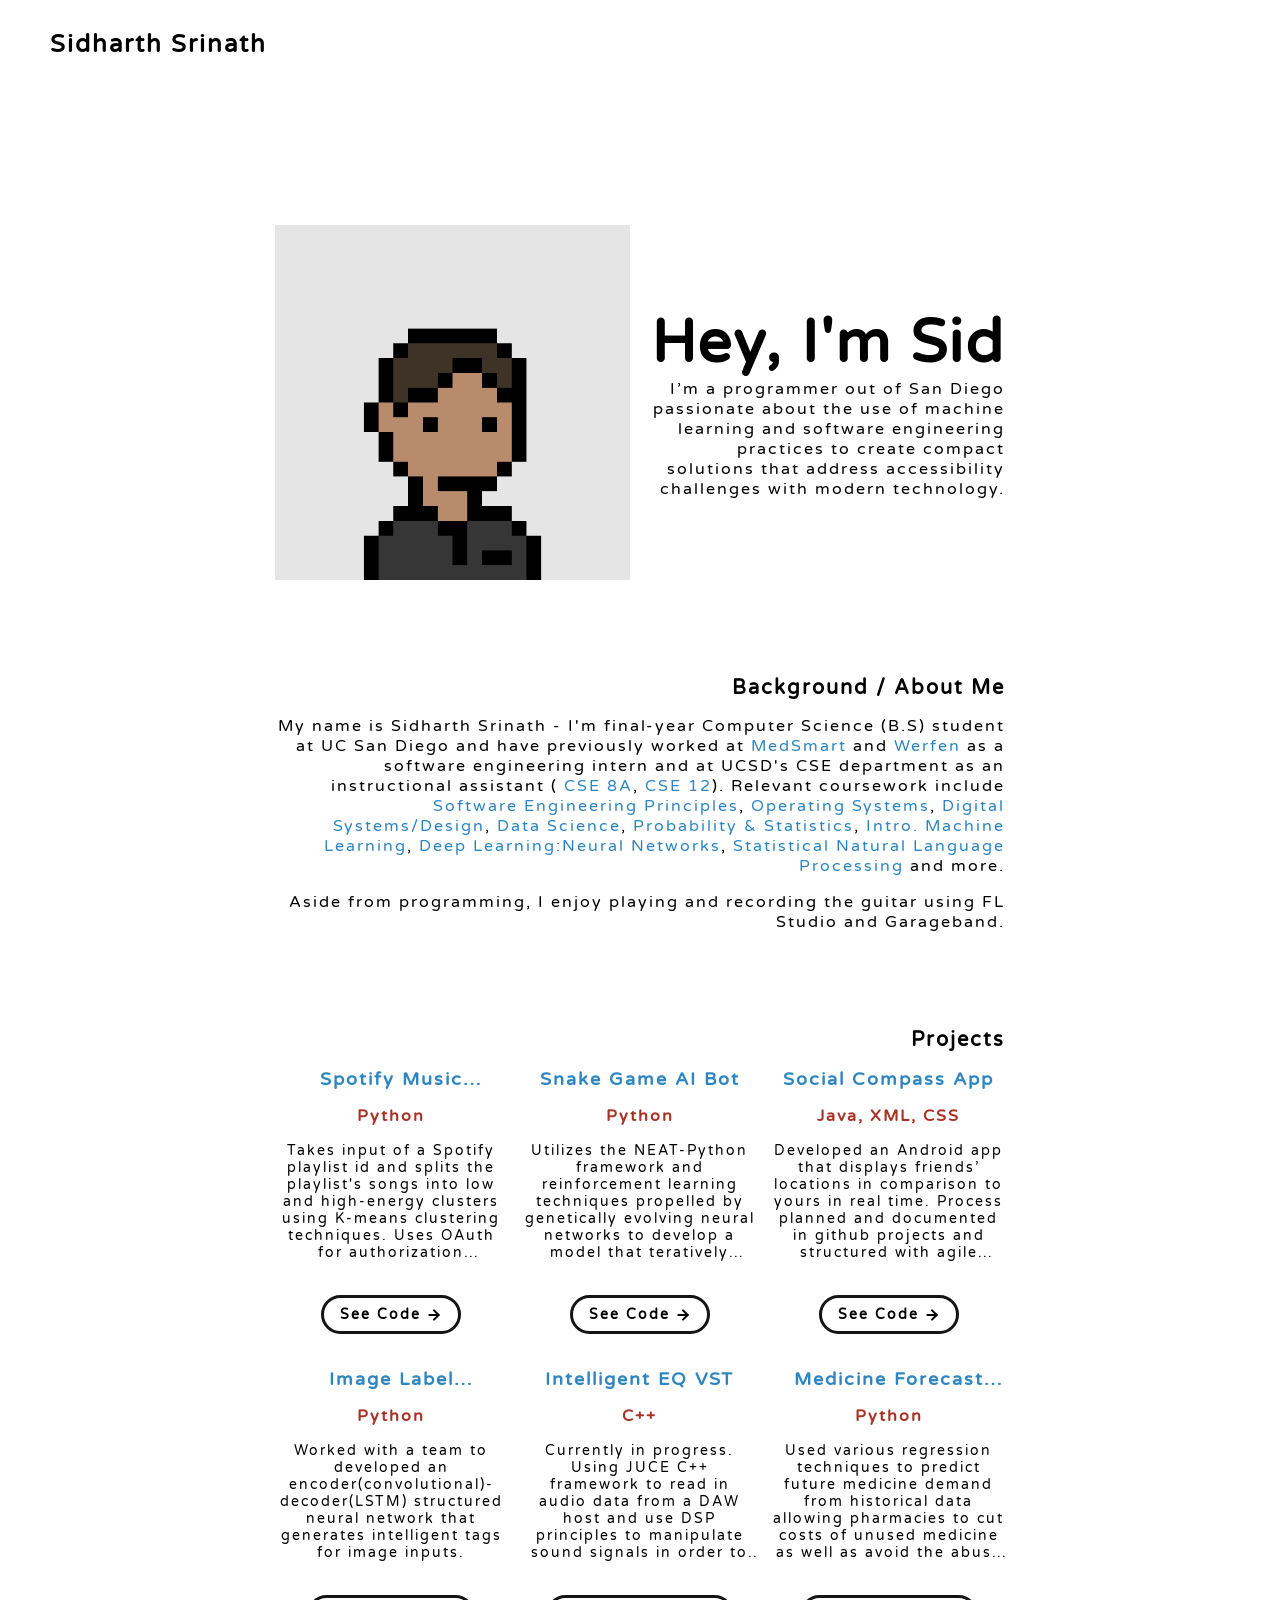
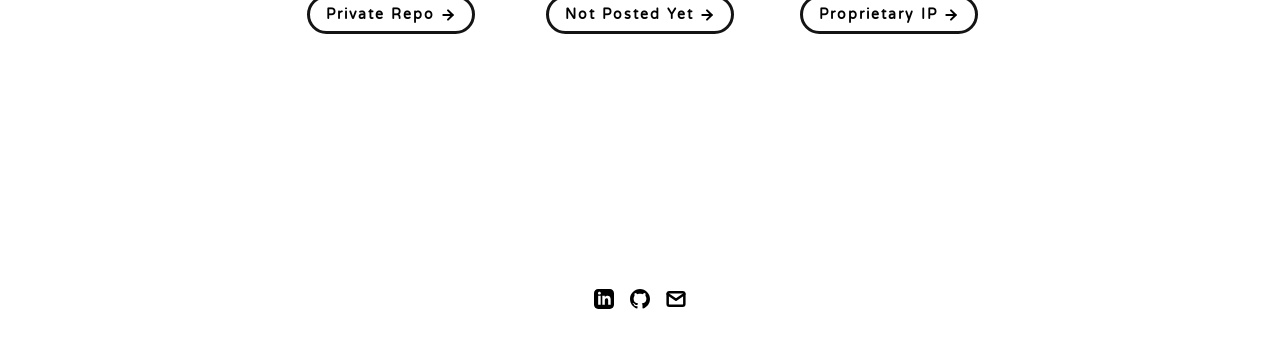
==== index.html @ 2bdeb9a9 "Update index.html" ====
<!DOCTYPE html>
<html lang="en">
	<head>
		<meta charset="utf-8">

    <!-- 
      TODO

      Upload your Unemployable (or whatever photo you like) to the assets/images folder
      and change the name of the image below to match the uploaded one

      Change the title in the <title> tag to whatever you would like the title of your portfolio to be

      This should be the same across all pages.
     -->
    <link rel="icon" href="./assets/images/1311.png" />
		<title>Sidharth Srinath</title>
    <meta name="viewport" content="width=device-width, initial-scale=1" />

    <link rel="stylesheet" href="https://fonts.googleapis.com/css?family=Varela Round">
    <link rel="stylesheet" href="./css/layout.css">
    <link rel="stylesheet" href="./css/typography.css">
    <link rel="stylesheet" href="./css/utilities.css">
    <script defer src="./js/script.js"></script>

	</head>
	<body>
    <!-- NAVBAR -->
    <div class="navbar">
      <a class="nav-title-link" href="./index.html">
        <!-- TODO - Change the "Portfolio Title" to whatever you want displayed in the top left -->
        <span class="nav-title">Sidharth Srinath</span>
         <!-- TODO - Change the email after 'mailto:' to your email address for contact -->
        <!--a class="button"-->
          <!--span class="button-text">Resume</span -->
        </a>
      </a>
    </div>

    <!-- MAIN PAGE CONTENT -->
    <div id="main-content">

      <!-- PORTFOLIO HEADER -->
      <div id="portfolio-header">
        <div id="portfolio-header-image-container">
          <img src="./assets/images/1311.png" class="portfolio-header-image">
        </div>

          <!-- 
            TODO

            - Change the main-title to whatver you want
            - Change the body-text after that to a quick introduction to what you do
            - Edit the button text if you feel like it. It will link to the projects section below.
          -->
        <div id="portfolio-header-text-container">
            <div class="header-text">
              <span class="main-title">Hey, I'm Sid</span>
              <div class="body-text">I’m a programmer out of San Diego passionate about the use of machine learning and software engineering practices to create compact solutions that address accessibility challenges with modern technology.
              </div>
            </div>
        </div>
      </div>

      <!-- ABOUT SECTION -->
      <!-- 
        TODO

        - Change the subheader-text to whatever header you want
        - Add paragraphs using the <div class="body-text"></div> elements in the "about-section-content"
      -->
      <div id="about-section">
        <span class="subheader-text">Background / About Me</span>
        <div class="about-section-content">
          <div class="body-text">My name is Sidharth Srinath - I'm final-year Computer Science (B.S) student at UC San Diego and have previously worked at <a class="inline-link" href="https://www.linkedin.com/company/medsmart-medical-technology/">MedSmart</a> and <a class="inline-link" href="https://www.werfen.com/na/en">Werfen</a> as a software engineering intern and at UCSD's CSE department as an instructional assistant 
            (
                <a class="inline-link" href="https://catalog.ucsd.edu/courses/CSE.html#cse8a">CSE 8A</a>, 
                <a class="inline-link" href="https://catalog.ucsd.edu/courses/CSE.html#cse8a">CSE 12</a>).
          Relevant coursework include 
            <a class="inline-link" href="https://catalog.ucsd.edu/courses/CSE.html#cse110">Software Engineering Principles</a>, 
            <a class="inline-link" href="https://catalog.ucsd.edu/courses/CSE.html#cse120">Operating Systems</a>, 
            <a class="inline-link" href="https://catalog.ucsd.edu/courses/CSE.html#cse140">Digital Systems/Design</a>, 
            <a class="inline-link" href="https://catalog.ucsd.edu/courses/COGS.html#cogs108">Data Science</a>, 
            <a class="inline-link" href="https://catalog.ucsd.edu/courses/MATH.html#math183">Probability & Statistics</a>, 
            <a class="inline-link" href="https://catalog.ucsd.edu/courses/CSE.html#cse151a">Intro. Machine Learning</a>, 
            <a class="inline-link" href="https://catalog.ucsd.edu/courses/CSE.html#cse151b">Deep Learning:Neural Networks</a>, 
            <a class="inline-link" href="https://catalog.ucsd.edu/courses/CSE.html#cse156">Statistical Natural Language Processing</a> and more.</div>
        </div>
        <div class="body-text">Aside from programming, I enjoy playing and recording the guitar using FL Studio and Garageband.</div>
      </div>

      <!-- PROJECTS / MY WORK SECTION -->
      <div id="my-work-section">
        <span class="subheader-text">Projects</span>

        <div class="projects-container">
          
          
        <div class="project-card">
        <!--img src="./assets/images/desktop.jpeg" class="project-image"-->
        <div class="project-card-text-container">
          <div class="subheader-text project-title">Spotify Music Clustering</div>
          <a class="project-title-lang">Python</a>
          <div class="body-text project-card-text">Takes input of a Spotify playlist id
            and splits the playlist's songs into low and high-energy clusters using K-means clustering
            techniques. Uses OAuth for authorization workflow.
          </div>
        </div>
        <a class="button" href="https://github.com/sidharthsrinath/spotipy-working">
          <span class="button-text">See Code</span>
          <image src="./assets/icons/arrow-right.svg" class="right-arrow-icon"/>
        </a>
        </div>
        <div class="project-card">
        <!--img src="./assets/images/code.jpeg" class="project-image"-->
        <div class="project-card-text-container">
          <div class="subheader-text project-title">Snake Game AI Bot</div>
          <div class="project-title-lang">Python</div>
          <div class="body-text project-card-text">
            Utilizes the NEAT-Python
            framework and reinforcement
            learning techniques propelled by
            genetically evolving neural
            networks to develop a model that 
            teratively learns to defeat snake game.
            </div>
        </div>
        <a class="button" href="https://github.com/sidharthsrinath/reinforced_learning_snake_game">
          <span class="button-text">See Code</span>
          <image src="./assets/icons/arrow-right.svg" class="right-arrow-icon"/>
        </a>
        </div>


          <div class="project-card">
            <!--img src="./assets/images/sketchbook.jpeg" class="project-image"-->
            <div class="project-card-text-container">
              <div class="subheader-text project-title">Social Compass App </div>
              <div class="project-title-lang">Java, XML, CSS</div>
              <div class="body-text project-card-text">
                Developed an Android app
                that displays friends’
                locations in comparison to
                yours in real time. Process planned and
                documented in github projects and structured with agile principles</div>
            </div>
            <a class="button" href="https://github.com/sidharthsrinath/cse-110-project-cse-110-team-31">
              <span class="button-text">See Code</span>
              <image src="./assets/icons/arrow-right.svg" class="right-arrow-icon"/>
            </a>
          </div>

          <div class="project-card">
            <!--img src="./assets/images/sketchbook.jpeg" class="project-image"-->
            <div class="project-card-text-container">
              <div class="subheader-text project-title">Image Label Generator</div>
              <div class="project-title-lang">Python</div>
              <div class="body-text project-card-text">Worked with a team to developed an encoder(convolutional)-decoder(LSTM) structured neural network that generates intelligent tags for image inputs.
              </div>
            </div>
            
            <a class="button" href="https://senate.ucsd.edu/operating-procedures/senate-manual/appendices/2#:~:text=No%20student%20shall%20allow%20any,for%20themselves%20by%20another%20person.&text=No%20student%20shall%20plagiarize%20or,it%20as%20their%20own%20work.">
                <span class="button-text">Private Repo</span>
                <image src="./assets/icons/arrow-right.svg" class="right-arrow-icon"/>
              </a>
          </div>
          <div class="project-card">
            <!--img src="./assets/images/sketchbook.jpeg" class="project-image"-->
            <div class="project-card-text-container">
              <div class="subheader-text project-title">Intelligent EQ VST</div>
              <div class="project-title-lang">C++</div>
              <div class="body-text project-card-text">Currently in progress. Using JUCE C++ framework to read in audio data from a DAW host and use DSP principles to manipulate sound signals in order to achieve intelligent equalization effects.
              </div>
            </div>
            
            <a class="button">
                <span class="button-text">Not Posted Yet</span>
                <image src="./assets/icons/arrow-right.svg" class="right-arrow-icon"/>
              </a>
          </div>

          <div class="project-card">
            <!--img src="./assets/images/sketchbook.jpeg" class="project-image"-->
            <div class="project-card-text-container">
              <div class="subheader-text project-title">Medicine Forecast System</div>
              <div class="project-title-lang">Python</div>
              <div class="body-text project-card-text">
                Used various regression techniques to predict future 
                medicine demand from historical data allowing pharmacies to cut costs 
                of unused medicine as well as avoid the abuse of excess medication.
              </div>
            </div>
            
            <a class="button">
                <span class="button-text">Proprietary IP</span>
                <image src="./assets/icons/arrow-right.svg" class="right-arrow-icon"/>
              </a>
          </div>
        </div>
      </div>
    </div>

    <!-- FOOTER -->
    <div id="footer">
       <a class="icon-link" target="_blank" href="https://linkedin.com/in/sidharthsrinath">
        <image src="./assets/icons/linkedin.svg" class="footer-icon"/>
      </a>
      <a class="icon-link" target="_blank" href="https://github.com/sidharthsrinath/">
        <image src="./assets/icons/github.svg" class="footer-icon"/>
      </a>

      <a class="icon-link" target="_blank" href="mailto:ssrinath@ucsd.edu">
        <image src="./assets/icons/mail.svg" class="footer-icon"/>
      </a>
    </div>

	</body>
</html>
---- css/layout.css ----
* {
  box-sizing: border-box;
}

html {
  text-size-adjust: none;
  -webkit-text-size-adjust: none;
  -moz-text-size-adjust: none;
  -ms-text-size-adjust: none;
}

body {
  margin: 0;
  -webkit-font-smoothing: antialiased;
  -moz-osx-font-smoothing: grayscale;
}




/* Main Page Layout */

#main-content {
  margin: 225px 425px;
  display: flex;
  flex-direction: column;
  gap: 96px;
}




/* Portfolio Header */

#portfolio-header {
  display: flex;
  gap: 20px;
  align-items: center;
}

#portfolio-header-image-container {
  display: flex;
  flex-direction: column;
  gap: 10px;
  flex-basis: 50%;
  font-family: sans-serif;
}

.portfolio-header-image {
  width: 100%;
  height: auto;

}

#portfolio-header-text-container {
  display: flex;
  flex-direction: column;
  gap: 34px;
  flex-basis: 50%;
}




/* About Section */

#about-section {
  display: flex;
  flex-direction: column;
  gap: 16px;
}

.about-section-content {
  display: flex;
  flex-direction: column;
  gap: 34px;
}




/* Project Section */

#my-work-section {
  display: flex;
  flex-direction: column;
  gap: 16px;
}

.projects-container {
  display: flex;
  gap: 34px 16px;
  flex-wrap: wrap;
}

    /* Project Cards */

    .project-card {
      max-width: calc((100% - 32px) / 3);
      display: flex;
      flex-direction: column;
      gap: 34px;
    }

    .project-card-text-container {
      flex-direction: column;
      display: flex;
      gap: 16px
    }

    .project-image {
      width: 100%;
      height: 200px;
      object-fit: cover;
      object-position: center;
    }




/* Project Pages */

#project-header {
  display: flex;
  flex-direction: column;
  gap: 16px;
}

.project-header-image {
  width: 100%;
  height: auto;
}

#project-details {
  display: flex;
  flex-direction: column;
  gap: 16px;
}

.project-details-content {
  display: flex;
  flex-direction: column;
  gap: 34px;
}

    /* Project Gallery */

    #project-gallery {
      display: flex;
      flex-direction: column;
      gap: 16px;
    }

    .project-gallery-content {
      display: flex;
      flex-wrap: wrap;
      gap: 34px 16px;
    }

    .gallery-image-container {
      width: 100%;
      display: flex;
      flex-direction: column;
      gap: 10px;
    }

    .gallery-image-container.half-width {
      width: calc((100% - 16px) / 2);
    }

    .gallery-image {
      width: 100%;
      height: auto;
    }


/* Extra Extra large devices (large laptops and desktops, 1200px and below) */
@media only screen and (max-width: 1600px) {
  #main-content {
    margin: 225px 275px;
  }
}

/* Extra large devices (large laptops and desktops, 1200px and below) */
@media only screen and (max-width: 1200px) {
  #main-content {
    margin: 225px 175px;
  }
}

/* Large devices (laptops/desktops, 1000px and below) */
@media only screen and (max-width: 1000px) {
  #main-content {
    margin: 225px 75px;
  }
}

/* Small devices (portrait tablets and large phones, 800px and below) */
@media only screen and (max-width: 800px) {
  #main-content {
    margin: 150px 50px;
  }

  #portfolio-header {
    flex-direction: column;
  }

  .portfolio-header-image {
    border-radius: 50%;
    align-self:center;
    max-width: 80%;

  }
  .project-card {
    max-width: calc((100% - 16px) / 2);
  }
}

/* Small devices (portrait tablets and large phones, 600px and below) */
@media only screen and (max-width: 600px) {
  #main-content {
    margin: 125px 20px;
  }

  .project-card {
    max-width: 100%;
  }
}
---- css/typography.css ----
body {
    text-align:right;
    font-family: 'Varela Round', serif;
    letter-spacing: 2px;
}


.nav-title {
  font-weight: 700;
  font-size: 24px;
}

.button-text {
  font-size: 14px;
  font-weight: 700;
}

.image-caption {
  font-size: 14px;
  font-weight: 500;
}

.main-title {
   font-size: 60px;
  font-weight: 700;
}

.subheader-text {
  font-size: 20px;
  font-weight: 700;
}

.body-text {
  font-size: 16px;
  font-weight: 500;
}

.project-card-text {
    font-size: 14px;
    text-align: center;
  overflow: scroll;
  text-overflow: ellipsis;
  display: -webkit-box;
  -webkit-line-clamp: 7;
  -webkit-box-orient: vertical;
}

.project-title {
    font-size: 18px;
    color:#2E86C1;
    text-align: center;
  overflow: hidden;
  text-overflow: ellipsis;
  display: -webkit-box;
  -webkit-line-clamp: 1;
  -webkit-box-orient: vertical;
}

.project-title-lang {
    font-size:16px;
    text-align: center;
    color:#A93226;
    font-weight: bold;
}

.ai-notice{
    letter-spacing: normal;
    font-size: 11px;
    color:#2E86C1;
    text-decoration:wavy;
}
---- css/utilities.css ----
/* Icons */

.right-arrow-icon {
  width: 16px;
  height: 16px;
  margin-top: 1px;
}


.footer-icon {
  width: 20px;
  height: 20px;
}

a.icon-link {
  transition: transform 200ms ease-in-out;
}

a.icon-link:hover {
  cursor: pointer;
  stroke-width: 5;
  margin: 0;
  transform: rotate(15deg);
}


/* Navbar Styling */

.navbar {
  width: 100%;
  padding: 30px 50px;
  display: flex;
  justify-content: space-between;
  align-items: center;
  position: fixed;
  top: 0;
  left: 0;
}

.nav-title-link {
  color: black;
  text-decoration: none;
}

.nav-title-link:hover {
    opacity: 0.7;
  /*text-decoration: underline;*/
}

/* Small devices (portrait tablets and large phones, 800px and below) */
@media only screen and (max-width: 800px) {
  .navbar {
    padding: 20px 20px;
    background-color: white
  }
}

.inline-link {
    color:#2E86C1;
    text-decoration:wavy;
}

.inline-link-ai{
    font-size: 11px;
    color:#2E86C1;
    text-decoration:underline;
}

.inline-link:hover{
    font-weight: bold;
    color:#A93226;
}
.inline-link-ai:hover{
    color:#A93226;
}

/* Button Styling */

a.button {
  padding: 8px 16px;
  border: 3px solid #141414;
  border-radius: 50px;
  color: black;
  text-decoration: none;
  width: fit-content;
  display: flex;
  gap: 5px;
  align-items: center;
  align-self: center;
}

a.button:hover {
    opacity: 0.7;
  text-decoration-thickness: 2px;
  cursor: pointer;
}


/* Footer Styling */

#footer {
  width: 100%;
  display: flex;
  padding: 30px 50px;
  justify-content: center;
  align-items: center;
  gap: 16px;
}

/* Link Styling */
a.no-underline {
  text-decoration: none;
  color: black
}

a.no-underline:hover {
  text-decoration: underline;
  cursor: pointer;
}

/* Small devices (portrait tablets and large phones, 800px and below) */
@media only screen and (max-width: 800px) {
  #footer {
    padding: 20px 20px;
  }
}
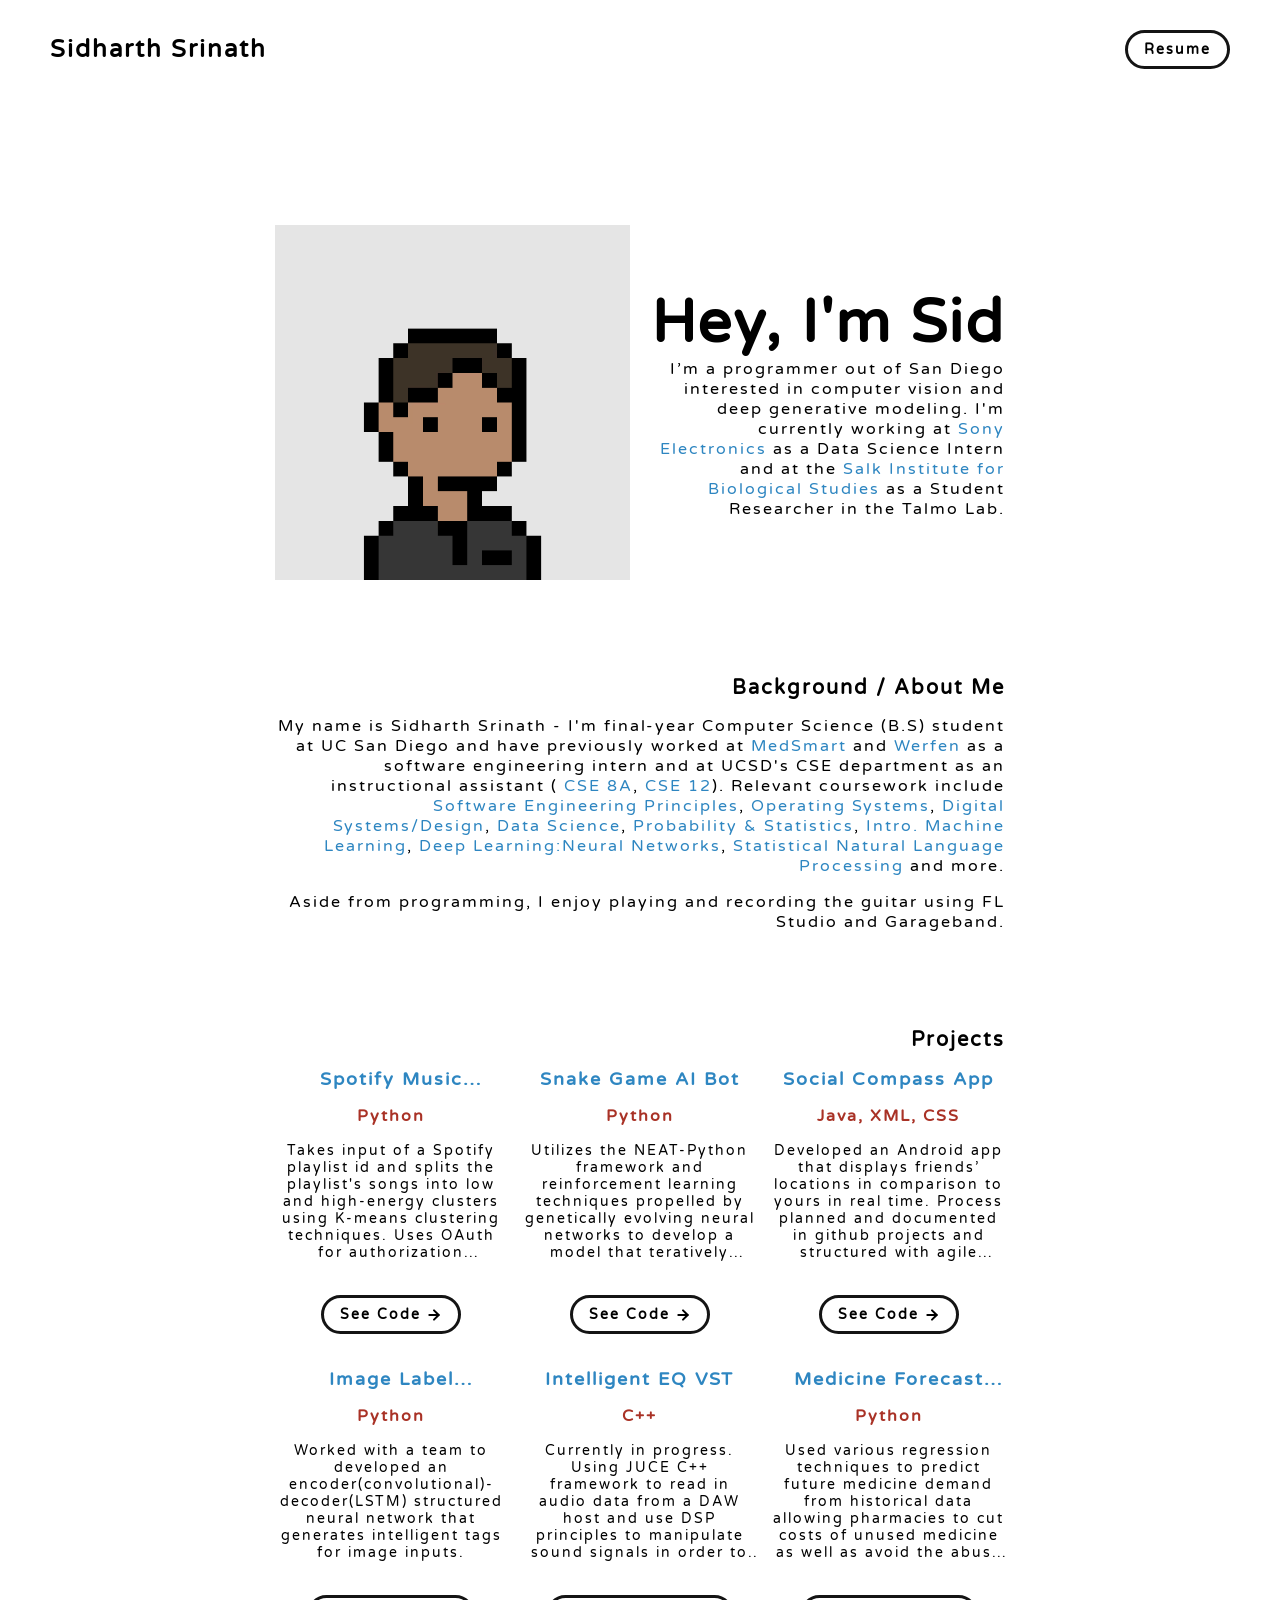
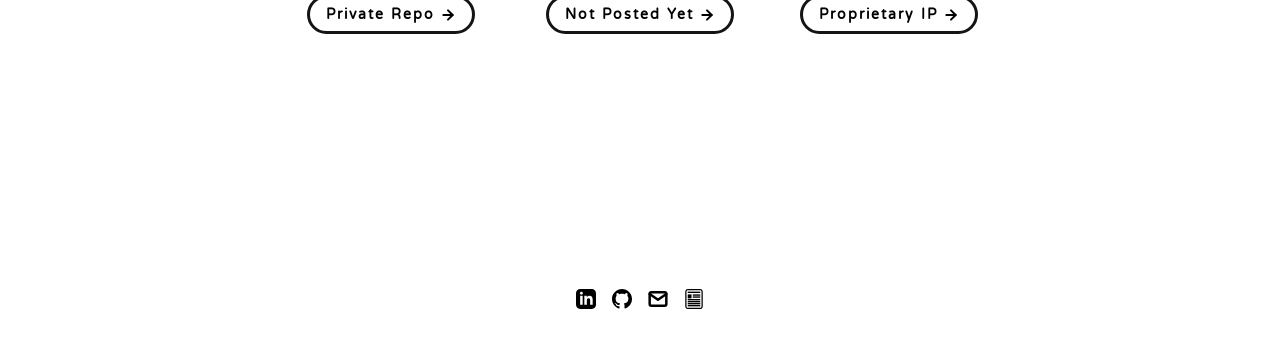
==== commit b87118b5: "added new experience" ====
--- a/index.html
+++ b/index.html
@@ -31,8 +31,8 @@
         <!-- TODO - Change the "Portfolio Title" to whatever you want displayed in the top left -->
         <span class="nav-title">Sidharth Srinath</span>
          <!-- TODO - Change the email after 'mailto:' to your email address for contact -->
-        <!--a class="button"-->
-          <!--span class="button-text">Resume</span -->
+        <a class="button" href ="https://drive.google.com/file/d/1ZBRSPyAXFCMi7dim-bOf0CSrHwhtekZ9/view?usp=sharing" target="_blank">
+          <span class="button-text">Resume</span>
         </a>
       </a>
     </div>
@@ -56,8 +56,7 @@
         <div id="portfolio-header-text-container">
             <div class="header-text">
               <span class="main-title">Hey, I'm Sid</span>
-              <div class="body-text">I’m a programmer out of San Diego passionate about the use of machine learning and software engineering practices to create compact solutions that address accessibility challenges with modern technology.
-              </div>
+              <div class="body-text">I’m a programmer out of San Diego interested in computer vision and deep generative modeling. I'm currently working at <a class="inline-link" href="https://www.sony-semicon.com/en/index.html">Sony Electronics</a> as a Data Science Intern and at the <a class="inline-link" href="https://talmolab.org/">Salk Institute for Biological Studies</a> as a Student Researcher in the Talmo Lab.</div>
             </div>
         </div>
       </div>
@@ -212,6 +211,9 @@
       <a class="icon-link" target="_blank" href="mailto:ssrinath@ucsd.edu">
         <image src="./assets/icons/mail.svg" class="footer-icon"/>
       </a>
+      <a class="icon-link" target="_blank" href="https://drive.google.com/file/d/1ZBRSPyAXFCMi7dim-bOf0CSrHwhtekZ9/view?usp=sharing">
+        <image src="./assets/icons/resume.svg" class="footer-icon"/>
+      </a>
     </div>
 
 	</body>
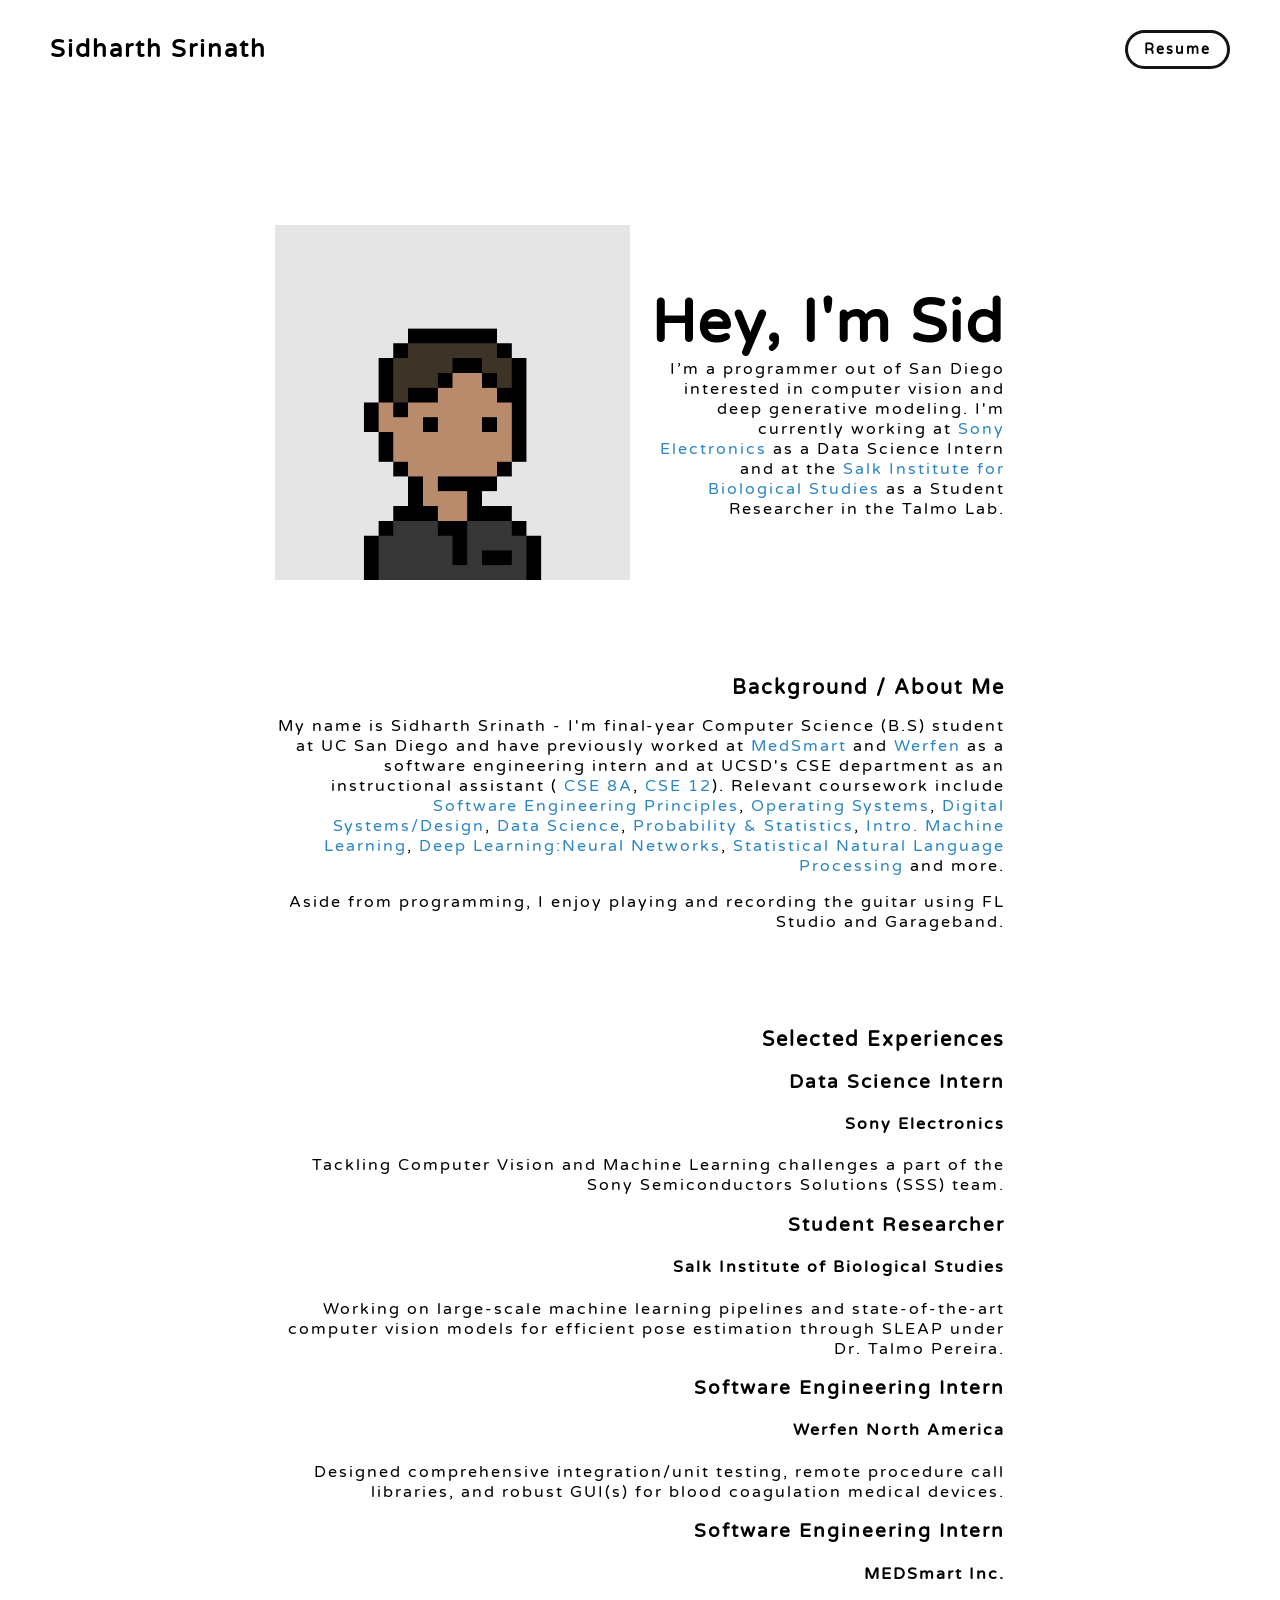
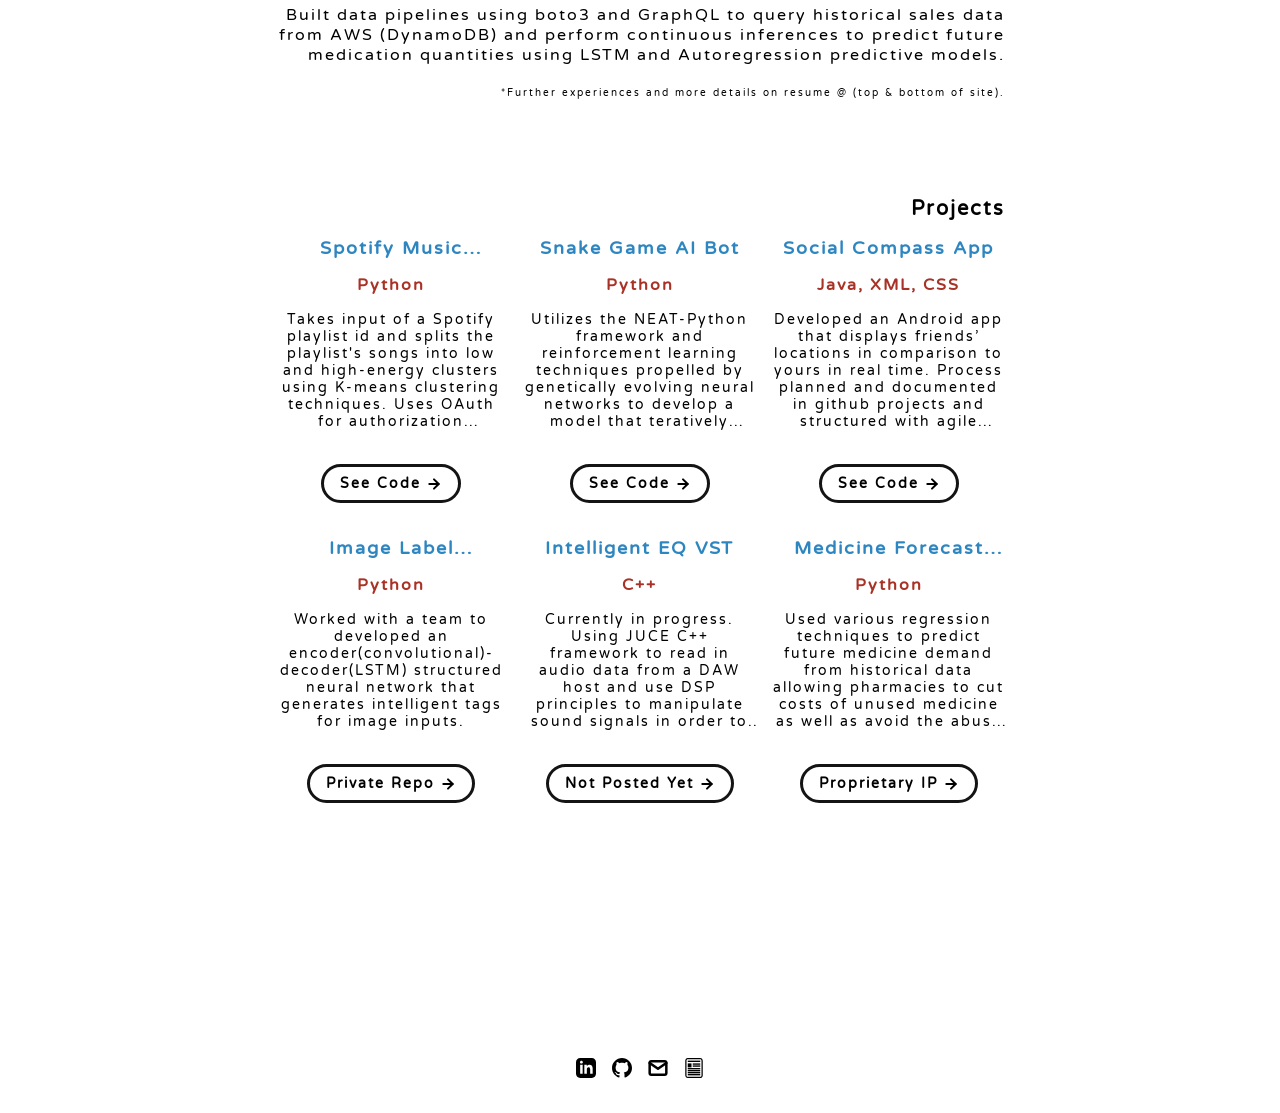
==== commit 523d84f9: "Update index.html" ====
--- a/index.html
+++ b/index.html
@@ -88,7 +88,52 @@
         <div class="body-text">Aside from programming, I enjoy playing and recording the guitar using FL Studio and Garageband.</div>
       </div>
 
-      <!-- PROJECTS / MY WORK SECTION -->
+
+      <div id="my-experience-section">
+        <span class="subheader-text">Selected Experiences</span>
+        <!--Timeline code starts here-->
+        <div class="timeline">
+            <div class="outer">
+                <div class="card">
+                    <div class="info">
+                      <h3 class="title">Data Science Intern</h3>
+                      <h4 class="org">Sony Electronics</h4>
+                      <p>Tackling Computer Vision and Machine Learning challenges a part of the Sony Semiconductors Solutions (SSS) team. </p>
+                    </div>
+                </div>
+
+                <div class="card">
+                    <div class="info">
+                      <h3 class="title">Student Researcher</h3>
+                      <h4 class="org">Salk Institute of Biological Studies</h4>
+                      <p>Working on large-scale machine learning pipelines and state-of-the-art computer vision models for efficient pose estimation through SLEAP under Dr. Talmo Pereira.</p>
+                    </div>
+                </div>
+
+                <div class="card">
+                    <div class="info">
+                      <h3 class="title">Software Engineering Intern</h3>
+                      <h4 class="org">Werfen North America</h4>
+                      <p>Designed comprehensive integration/unit testing, remote procedure call libraries, and robust GUI(s) for blood coagulation medical devices.</p>
+                    </div>
+                </div>
+
+                <div class="card">
+                    <div class="info">
+                      <h3 class="title">Software Engineering Intern</h3>
+                      <h4 class="org">MEDSmart Inc.</h4>
+                      <p>Built data pipelines using boto3 and GraphQL to query historical sales data from AWS (DynamoDB) and perform continuous inferences to predict future medication quantities using LSTM and Autoregression predictive models. </p>
+                    </div>
+                </div>
+
+
+            </div>
+          </div>
+         <!--Timeline code endshere-->
+         <span style="font-size:x-small">*Further experiences and more details on resume @ (top & bottom of site).</span>
+
+        </div>
+
       <div id="my-work-section">
         <span class="subheader-text">Projects</span>
 
@@ -197,6 +242,9 @@
           </div>
         </div>
       </div>
+      </div>
+
+
     </div>
 
     <!-- FOOTER -->
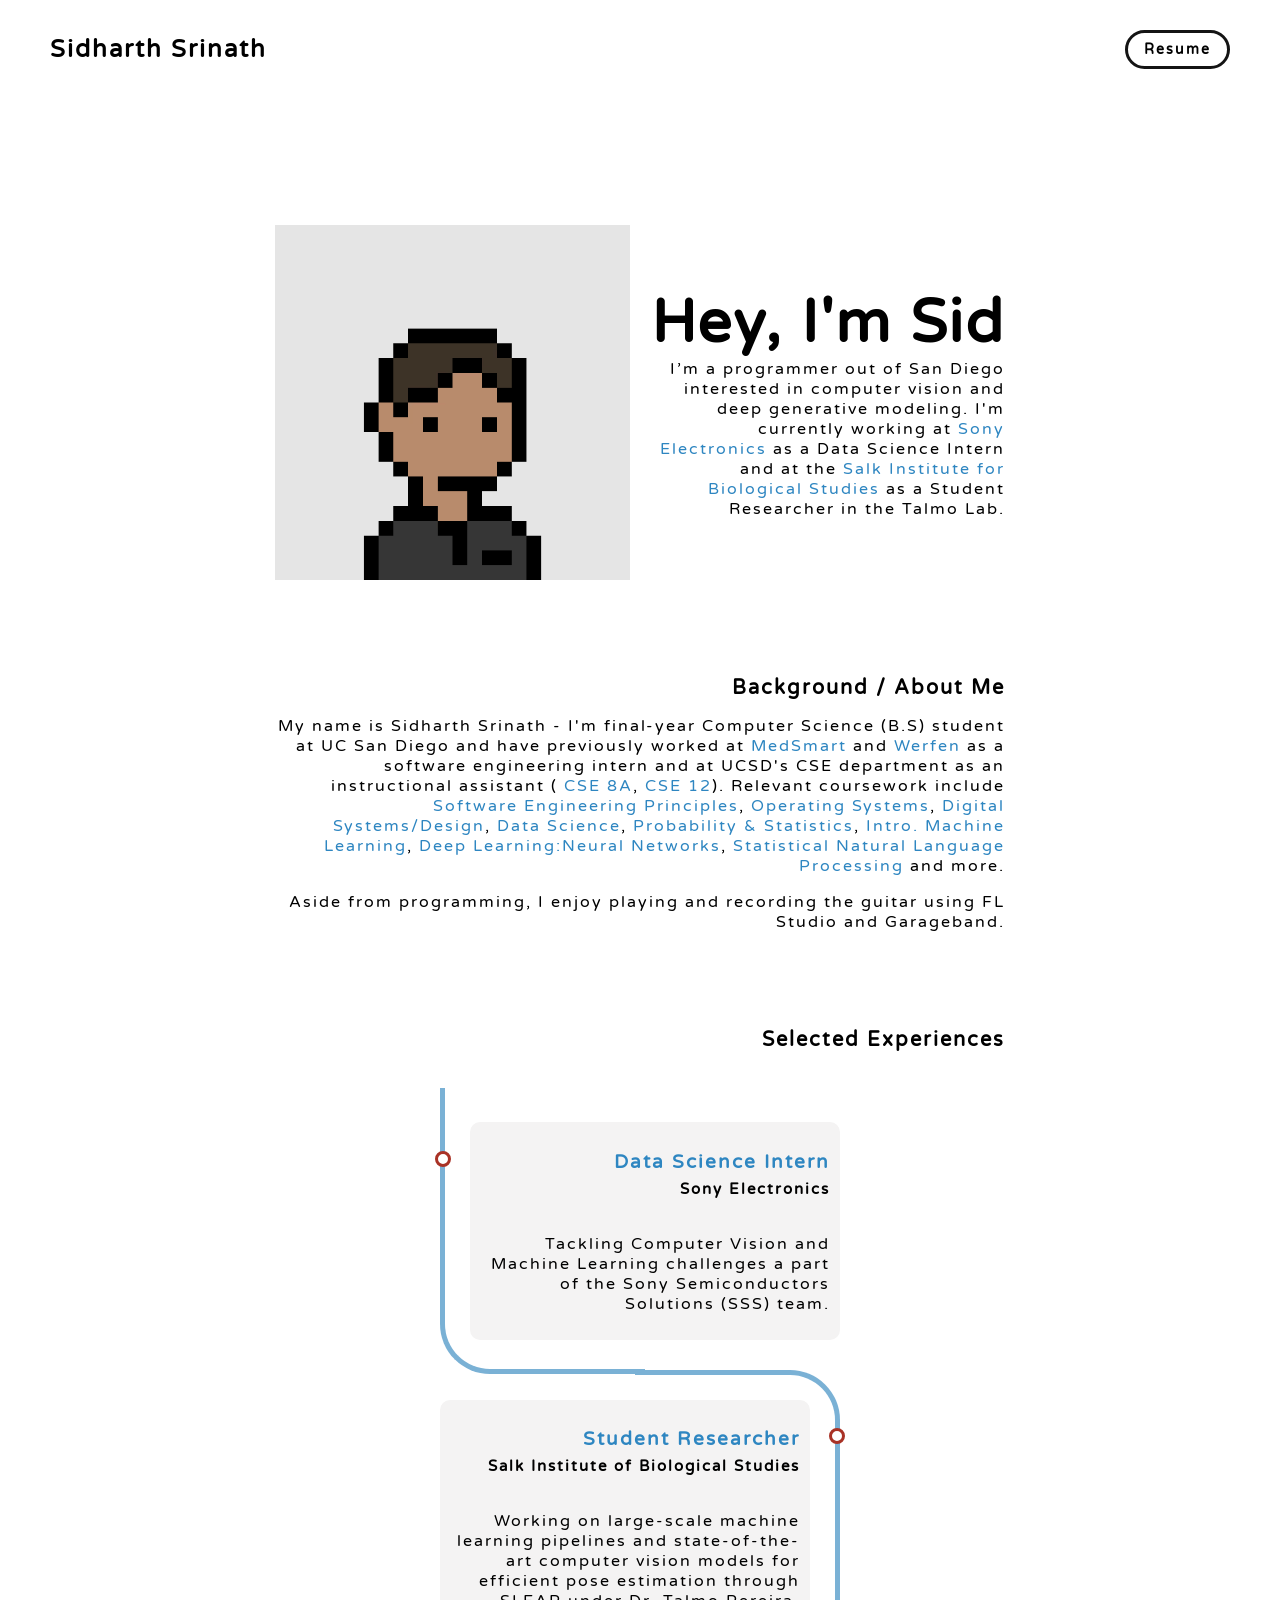
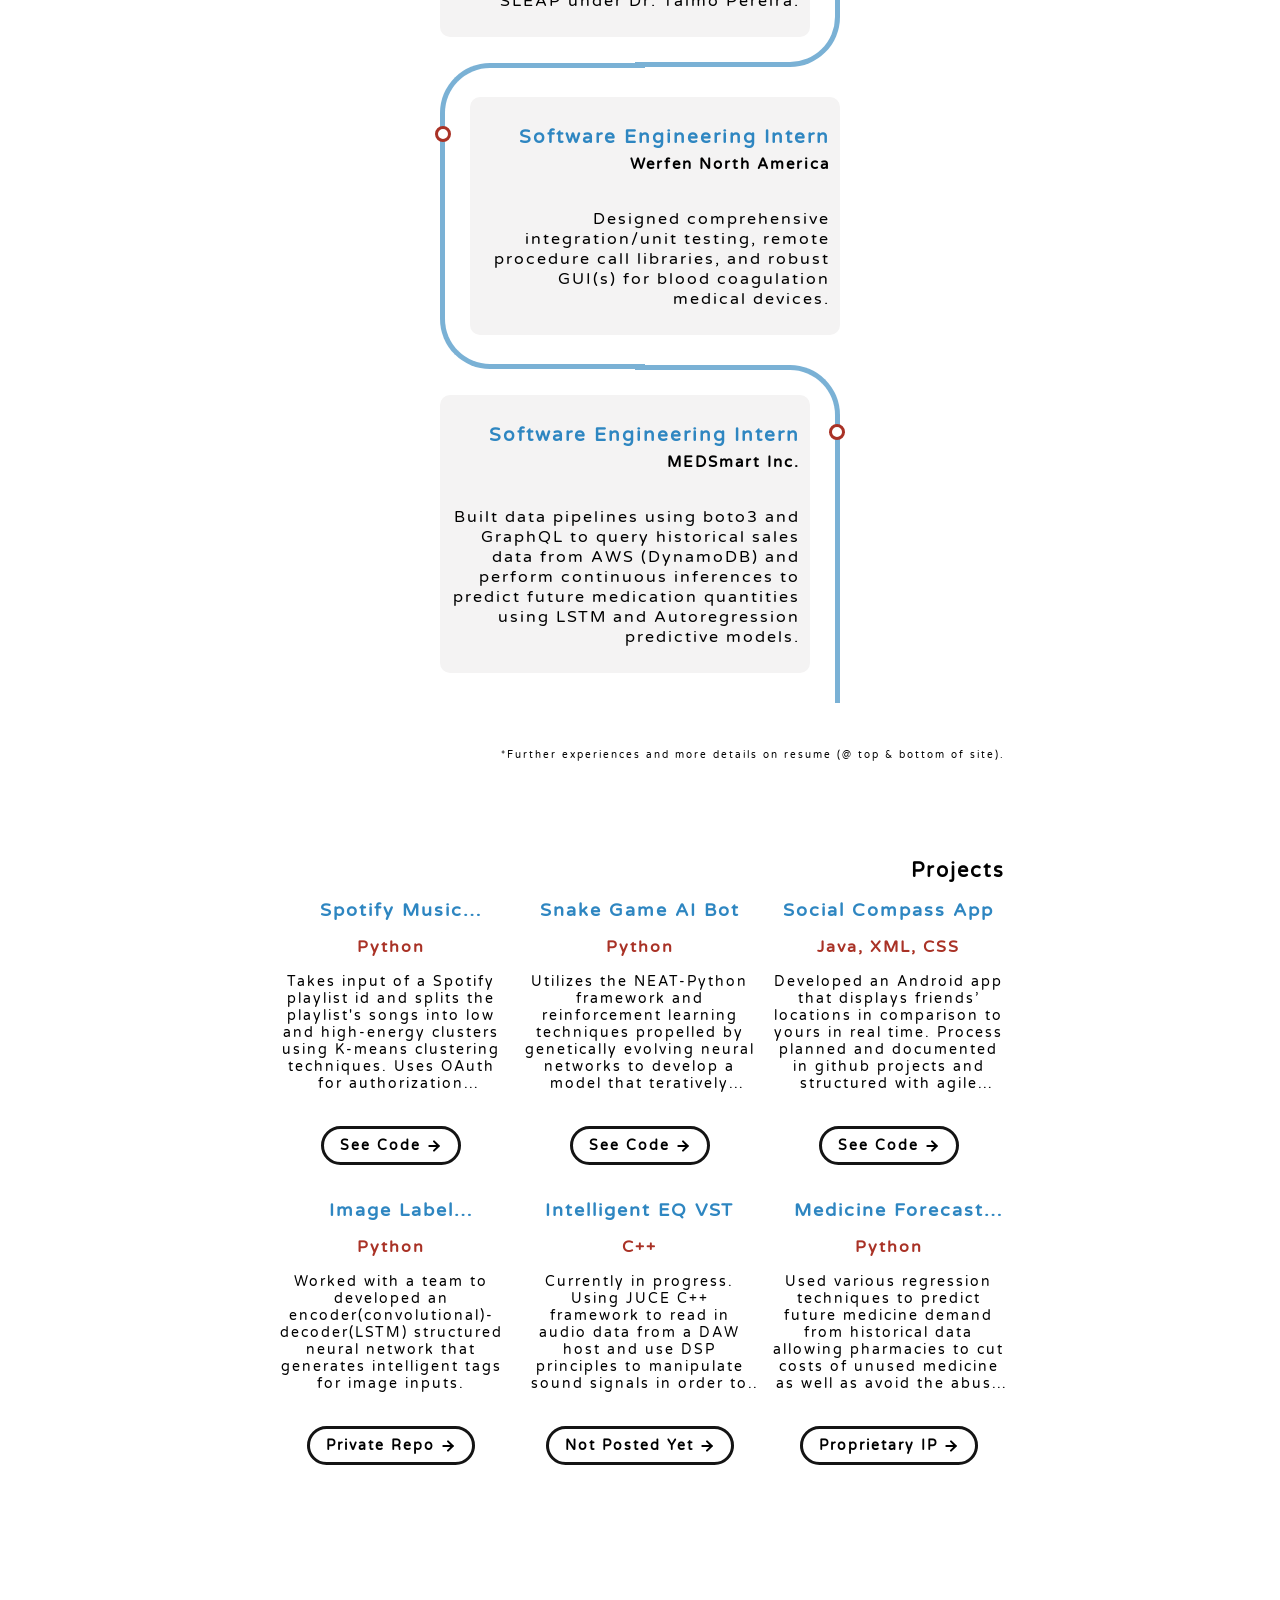
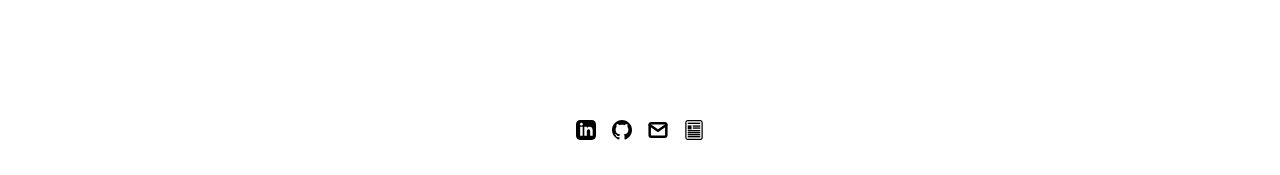
==== commit 30cfe1cc: "Moved "@" into parentheses" ====
--- a/index.html
+++ b/index.html
@@ -130,7 +130,7 @@
             </div>
           </div>
          <!--Timeline code endshere-->
-         <span style="font-size:x-small">*Further experiences and more details on resume @ (top & bottom of site).</span>
+         <span style="font-size:x-small">*Further experiences and more details on resume (@ top & bottom of site).</span>
 
         </div>
 
--- a/css/layout.css
+++ b/css/layout.css
@@ -49,7 +49,6 @@
 .portfolio-header-image {
   width: 100%;
   height: auto;
-
 }
 
 #portfolio-header-text-container {
@@ -143,35 +142,151 @@
   gap: 34px;
 }
 
-    /* Project Gallery */
-
-    #project-gallery {
-      display: flex;
-      flex-direction: column;
-      gap: 16px;
-    }
-
-    .project-gallery-content {
-      display: flex;
-      flex-wrap: wrap;
-      gap: 34px 16px;
-    }
-
-    .gallery-image-container {
-      width: 100%;
-      display: flex;
-      flex-direction: column;
-      gap: 10px;
-    }
-
-    .gallery-image-container.half-width {
-      width: calc((100% - 16px) / 2);
-    }
-
-    .gallery-image {
-      width: 100%;
-      height: auto;
-    }
+/* Project Gallery */
+
+#project-gallery {
+  display: flex;
+  flex-direction: column;
+  gap: 16px;
+}
+
+.project-gallery-content {
+  display: flex;
+  flex-wrap: wrap;
+  gap: 34px 16px;
+}
+
+.gallery-image-container {
+  width: 100%;
+  display: flex;
+  flex-direction: column;
+  gap: 10px;
+}
+
+.gallery-image-container.half-width {
+  width: calc((100% - 16px) / 2);
+}
+
+.gallery-image {
+  width: 100%;
+  height: auto;
+}
+
+/* Timeline Container */
+.timeline {
+    display: flex;
+    justify-content: center;
+    background: var(--primary-color);
+    margin: 20px auto;
+    padding: 20px;
+  }
+  
+  /* Card container */
+  .card {
+    position: relative;
+    max-width: 400px;
+  }
+  
+  /* setting padding based on even or odd */
+  .card:nth-child(odd) {
+    padding: 30px 0 30px 30px;
+  }
+  .card:nth-child(even) {
+    padding: 30px 30px 30px 0;
+  }
+  /* Global ::before */
+  .card::before {
+    content: "";
+    position: absolute;
+    width: 50%;
+    border: solid rgb(122, 177, 213);
+  }
+  
+  /* Setting the border of top, bottom, left */
+  .card:nth-child(odd)::before {
+    left: 0px;
+    top: -4.5px;
+    bottom: -4.5px;
+    border-width: 5px 0 5px 5px;
+    border-radius: 50px 0 0 50px;
+  }
+  
+  /* Setting the border of top, bottom, right */
+  .card:nth-child(even)::before {
+    right: 0;
+    top: 0;
+    bottom: 0;
+    border-width: 5px 5px 5px 0;
+    border-radius: 0 50px 50px 0;
+  }
+  
+  /* Removing the border if it is the first card */
+  .card:first-child::before {
+    border-top: 0;
+    border-top-left-radius: 0;
+  }
+  
+  /* Removing the border if it is the last card  and it's odd */
+  .card:last-child:nth-child(odd)::before {
+    border-bottom: 0;
+    border-bottom-left-radius: 0;
+  }
+  
+  /* Removing the border if it is the last card  and it's even */
+  .card:last-child:nth-child(even)::before {
+    border-bottom: 0;
+    border-bottom-right-radius: 0;
+  }
+  
+  /* Information about the timeline */
+  .info {
+    display: flex;
+    flex-direction: column;
+    background: #f4f3f3;
+    color: black;
+    border-radius: 10px;
+    padding: 10px;
+  }
+  
+  /* Title of the card */
+  .title {
+    color: #2E86C1;
+    position: relative;
+    margin-bottom: 7px;
+  }
+  
+  /* Timeline dot  */
+  .title::before {
+    content: "";
+    position: absolute;
+    width: 10px;
+    height: 10px;
+    background: white;
+    border-radius: 999px;
+    border: 3px solid #A93226;
+  }
+  
+
+  .org {
+    margin-top: 0;
+    font-size: 15px;
+  }
+  /* text right if the card is even  */
+  .card:nth-child(even) > .info > .title {
+    text-align: right;
+  }
+  
+  /* setting dot to the left if the card is odd */
+  .card:nth-child(odd) > .info > .title::before {
+    left: -45px;
+  }
+  
+  /* setting dot to the right if the card is odd */
+  .card:nth-child(even) > .info > .title::before {
+    right: -45px;
+  }
+  
+  
 
 
 /* Extra Extra large devices (large laptops and desktops, 1200px and below) */
--- a/css/utilities.css
+++ b/css/utilities.css
@@ -34,6 +34,7 @@
   justify-content: space-between;
   align-items: center;
   position: fixed;
+  z-index: 10;
   top: 0;
   left: 0;
 }
@@ -124,4 +125,4 @@
   #footer {
     padding: 20px 20px;
   }
-}+}
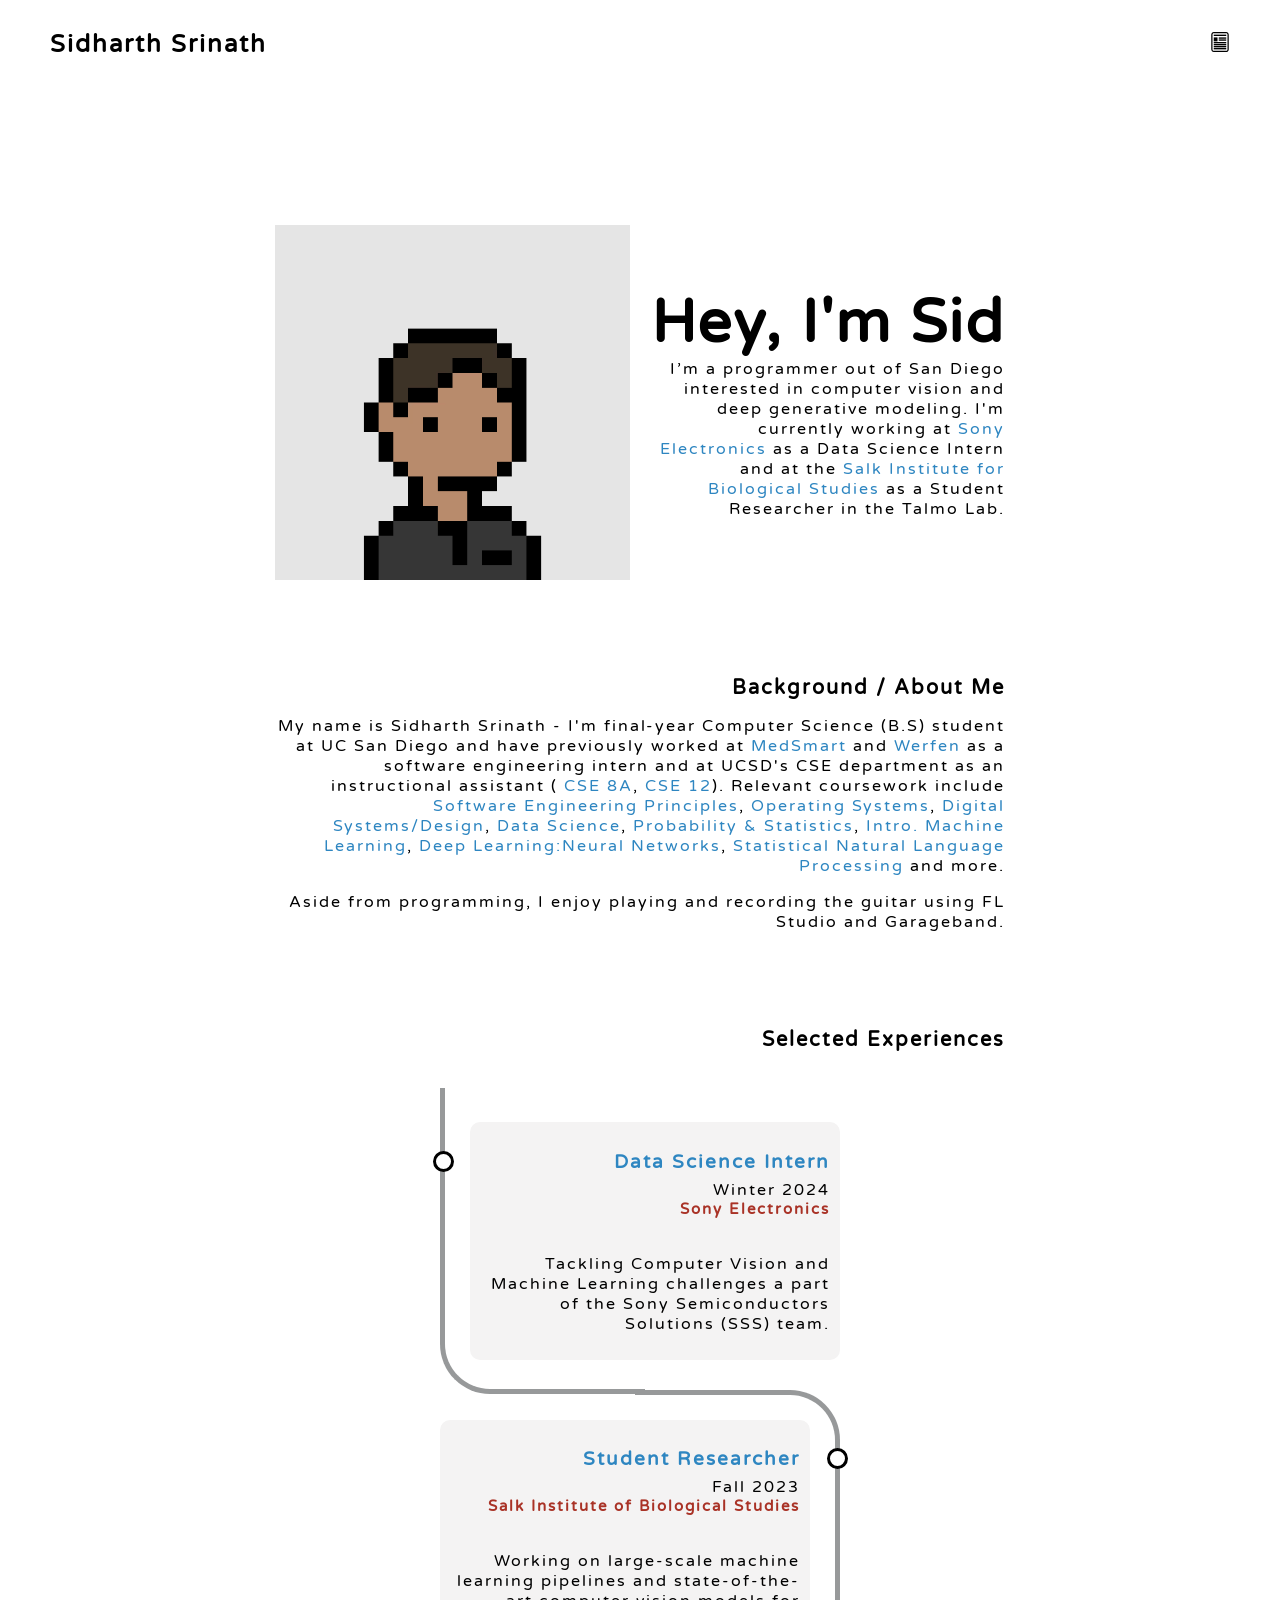
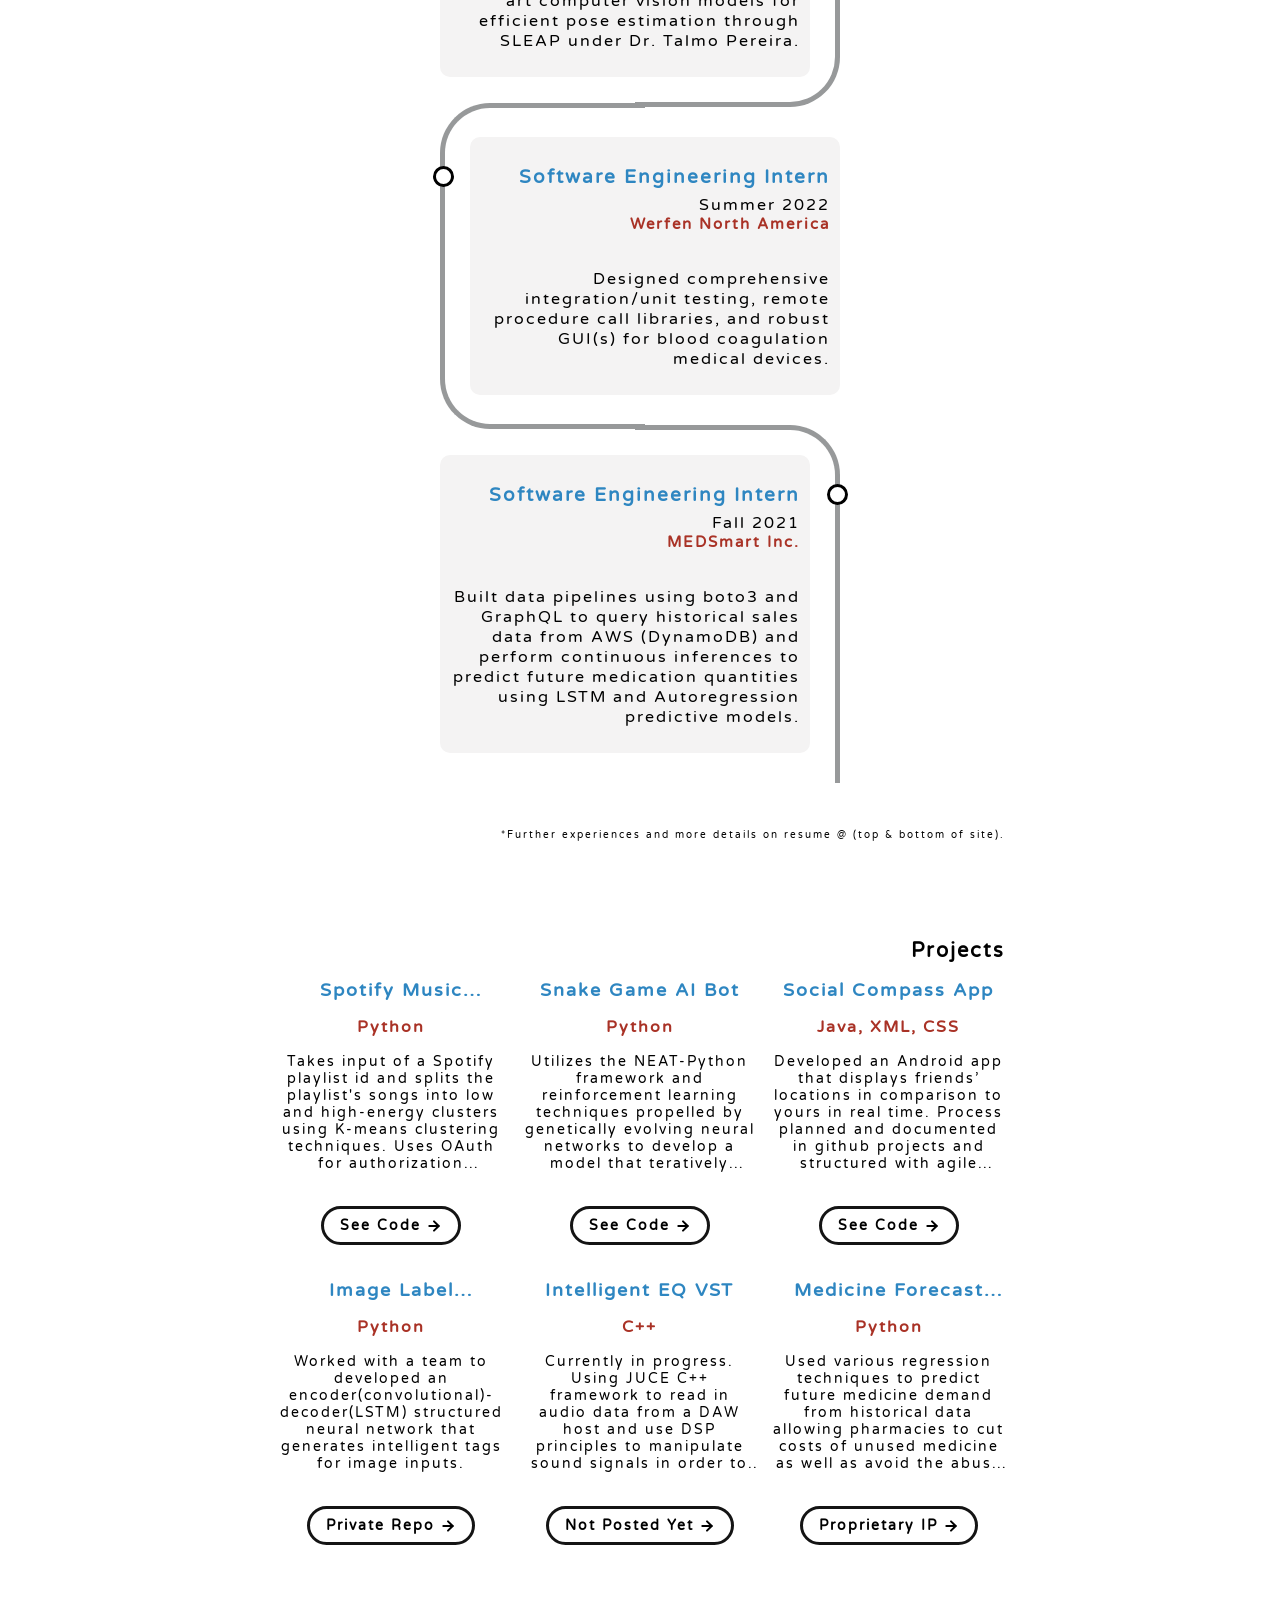
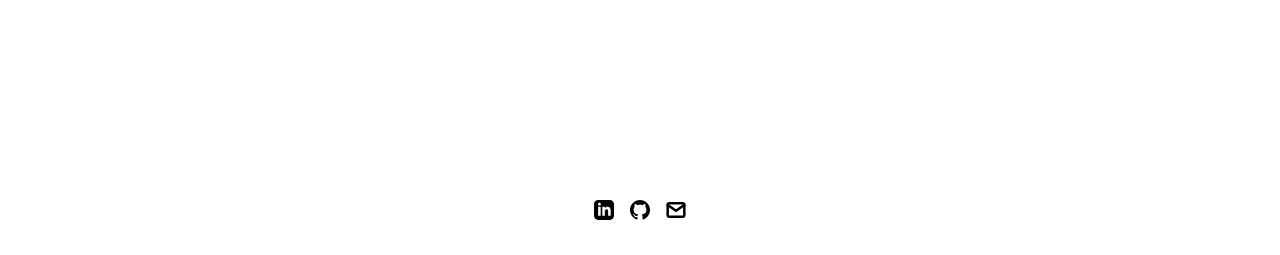
==== commit ee7ac3b7: "made some more changes lol" ====
--- a/index.html
+++ b/index.html
@@ -31,8 +31,9 @@
         <!-- TODO - Change the "Portfolio Title" to whatever you want displayed in the top left -->
         <span class="nav-title">Sidharth Srinath</span>
          <!-- TODO - Change the email after 'mailto:' to your email address for contact -->
-        <a class="button" href ="https://drive.google.com/file/d/1ZBRSPyAXFCMi7dim-bOf0CSrHwhtekZ9/view?usp=sharing" target="_blank">
-          <span class="button-text">Resume</span>
+        <a class="resume-button" href ="https://drive.google.com/file/d/1ZBRSPyAXFCMi7dim-bOf0CSrHwhtekZ9/view?usp=sharing" target="_blank">
+          <!-- <span class="button-text">Resume</span> -->
+          <image src="./assets/icons/resume.svg" class="footer-icon"/>
         </a>
       </a>
     </div>
@@ -97,6 +98,7 @@
                 <div class="card">
                     <div class="info">
                       <h3 class="title">Data Science Intern</h3>
+                      <span class="dot-text">Winter 2024</span>
                       <h4 class="org">Sony Electronics</h4>
                       <p>Tackling Computer Vision and Machine Learning challenges a part of the Sony Semiconductors Solutions (SSS) team. </p>
                     </div>
@@ -105,6 +107,7 @@
                 <div class="card">
                     <div class="info">
                       <h3 class="title">Student Researcher</h3>
+                      <span class="dot-text">Fall 2023</span>
                       <h4 class="org">Salk Institute of Biological Studies</h4>
                       <p>Working on large-scale machine learning pipelines and state-of-the-art computer vision models for efficient pose estimation through SLEAP under Dr. Talmo Pereira.</p>
                     </div>
@@ -113,6 +116,7 @@
                 <div class="card">
                     <div class="info">
                       <h3 class="title">Software Engineering Intern</h3>
+                      <span class="dot-text">Summer 2022</span>
                       <h4 class="org">Werfen North America</h4>
                       <p>Designed comprehensive integration/unit testing, remote procedure call libraries, and robust GUI(s) for blood coagulation medical devices.</p>
                     </div>
@@ -121,6 +125,7 @@
                 <div class="card">
                     <div class="info">
                       <h3 class="title">Software Engineering Intern</h3>
+                      <span class="dot-text">Fall 2021</span>
                       <h4 class="org">MEDSmart Inc.</h4>
                       <p>Built data pipelines using boto3 and GraphQL to query historical sales data from AWS (DynamoDB) and perform continuous inferences to predict future medication quantities using LSTM and Autoregression predictive models. </p>
                     </div>
@@ -130,7 +135,7 @@
             </div>
           </div>
          <!--Timeline code endshere-->
-         <span style="font-size:x-small">*Further experiences and more details on resume (@ top & bottom of site).</span>
+         <span style="font-size:x-small">*Further experiences and more details on resume @ (top & bottom of site).</span>
 
         </div>
 
@@ -259,9 +264,9 @@
       <a class="icon-link" target="_blank" href="mailto:ssrinath@ucsd.edu">
         <image src="./assets/icons/mail.svg" class="footer-icon"/>
       </a>
-      <a class="icon-link" target="_blank" href="https://drive.google.com/file/d/1ZBRSPyAXFCMi7dim-bOf0CSrHwhtekZ9/view?usp=sharing">
+      <!-- <a class="icon-link" target="_blank" href="https://drive.google.com/file/d/1ZBRSPyAXFCMi7dim-bOf0CSrHwhtekZ9/view?usp=sharing">
         <image src="./assets/icons/resume.svg" class="footer-icon"/>
-      </a>
+      </a> -->
     </div>
 
 	</body>
--- a/css/layout.css
+++ b/css/layout.css
@@ -176,7 +176,6 @@
 .timeline {
     display: flex;
     justify-content: center;
-    background: var(--primary-color);
     margin: 20px auto;
     padding: 20px;
   }
@@ -199,7 +198,7 @@
     content: "";
     position: absolute;
     width: 50%;
-    border: solid rgb(122, 177, 213);
+    border: solid #97999a;
   }
   
   /* Setting the border of top, bottom, left */
@@ -259,15 +258,29 @@
   .title::before {
     content: "";
     position: absolute;
-    width: 10px;
-    height: 10px;
-    background: white;
+    margin: 0 -2.5px;
+    width: 15px;
+    height: 15px;
+    background:white;
     border-radius: 999px;
-    border: 3px solid #A93226;
-  }
-  
+    border: 3px solid black;
+  }
+  
+.title .dot-text {
+    display: inline-block;
+    width: 20px; /* Size of the dot */
+    height: 20px; /* Size of the dot */
+    line-height: 20px; /* Center the text vertically */
+    text-align: center; /* Center the text horizontally */
+    border-radius: 50%; /* Make it circular */
+    background-color: #000; /* Dot color */
+    color: #fff; /* Text color */
+    font-size: 8px; /* Adjust based on your design */
+    margin-right: 8px; /* Space between the dot and the title text */
+}  
 
   .org {
+    color:#A93226; 
     margin-top: 0;
     font-size: 15px;
   }
--- a/css/utilities.css
+++ b/css/utilities.css
@@ -22,6 +22,10 @@
   stroke-width: 5;
   margin: 0;
   transform: rotate(15deg);
+}
+
+.resume-button:hover {
+    opacity: .7;
 }
 
 
@@ -125,4 +129,4 @@
   #footer {
     padding: 20px 20px;
   }
-}
+}
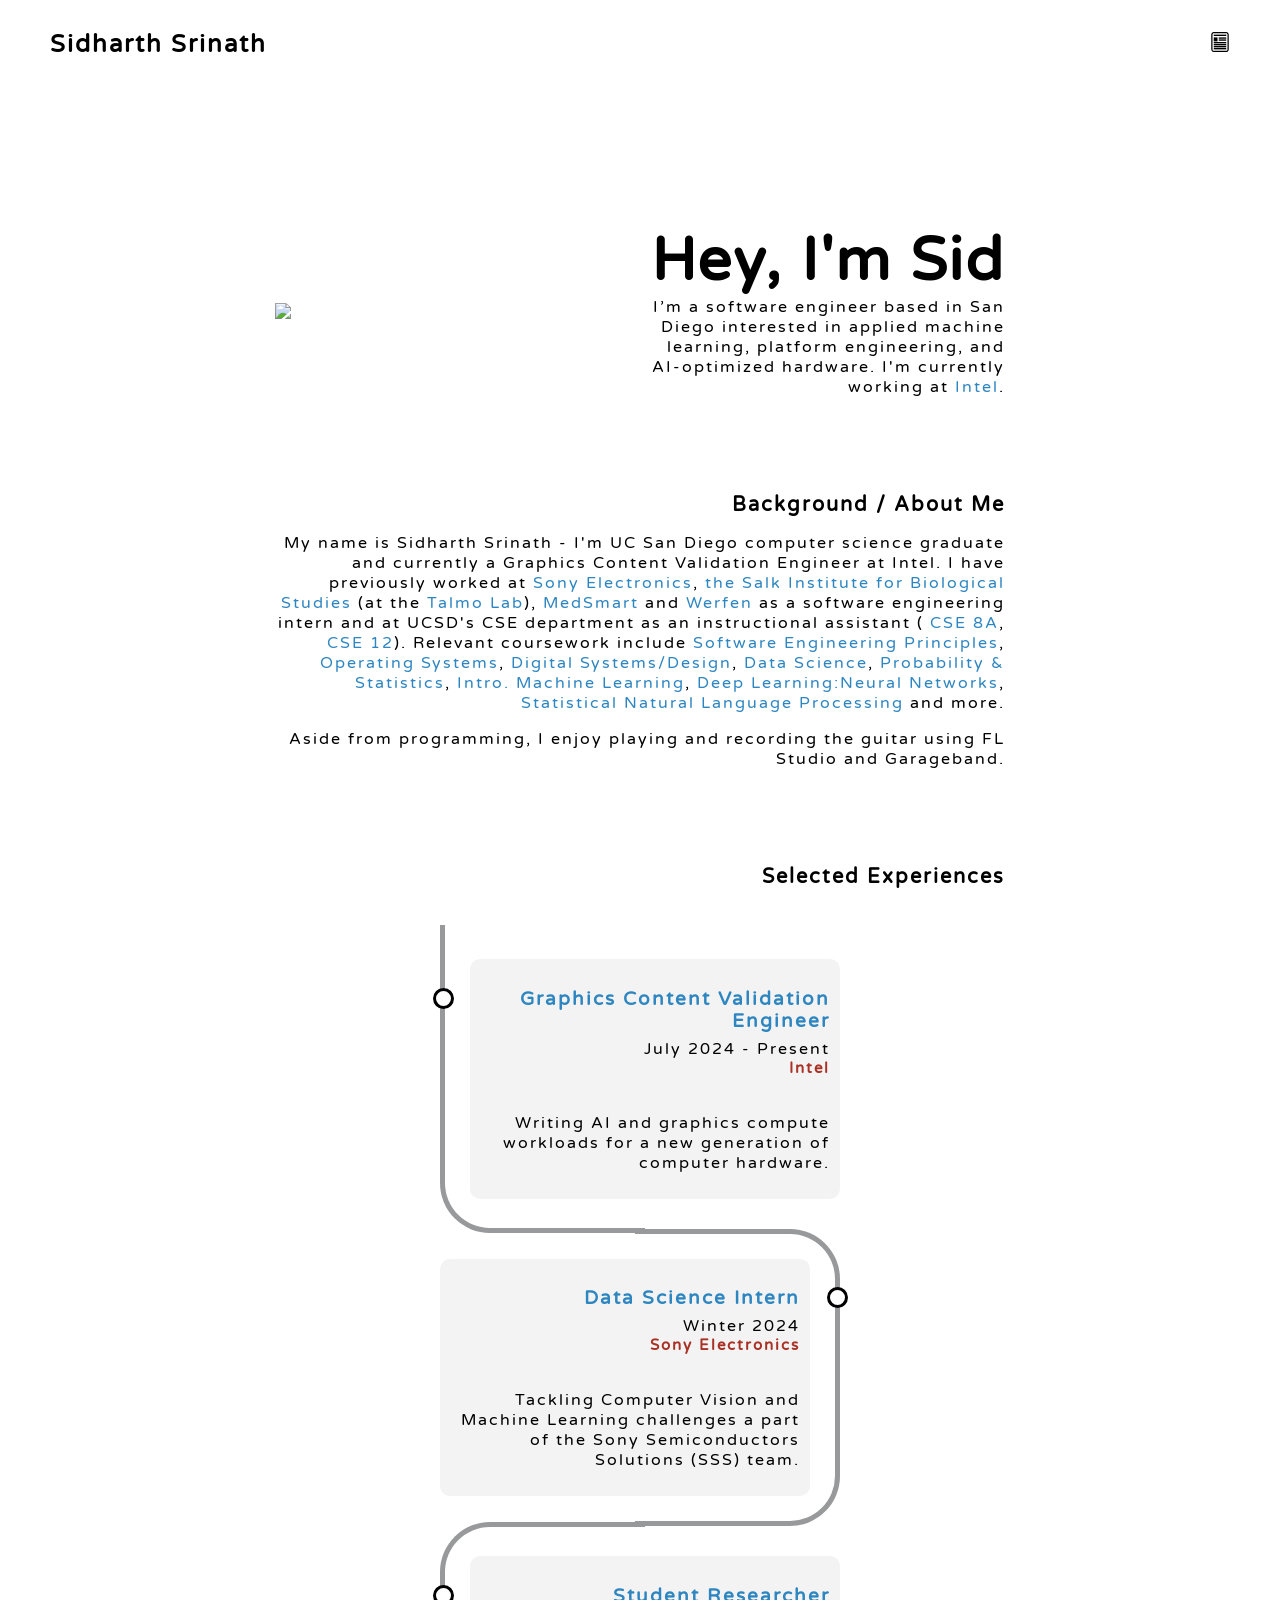
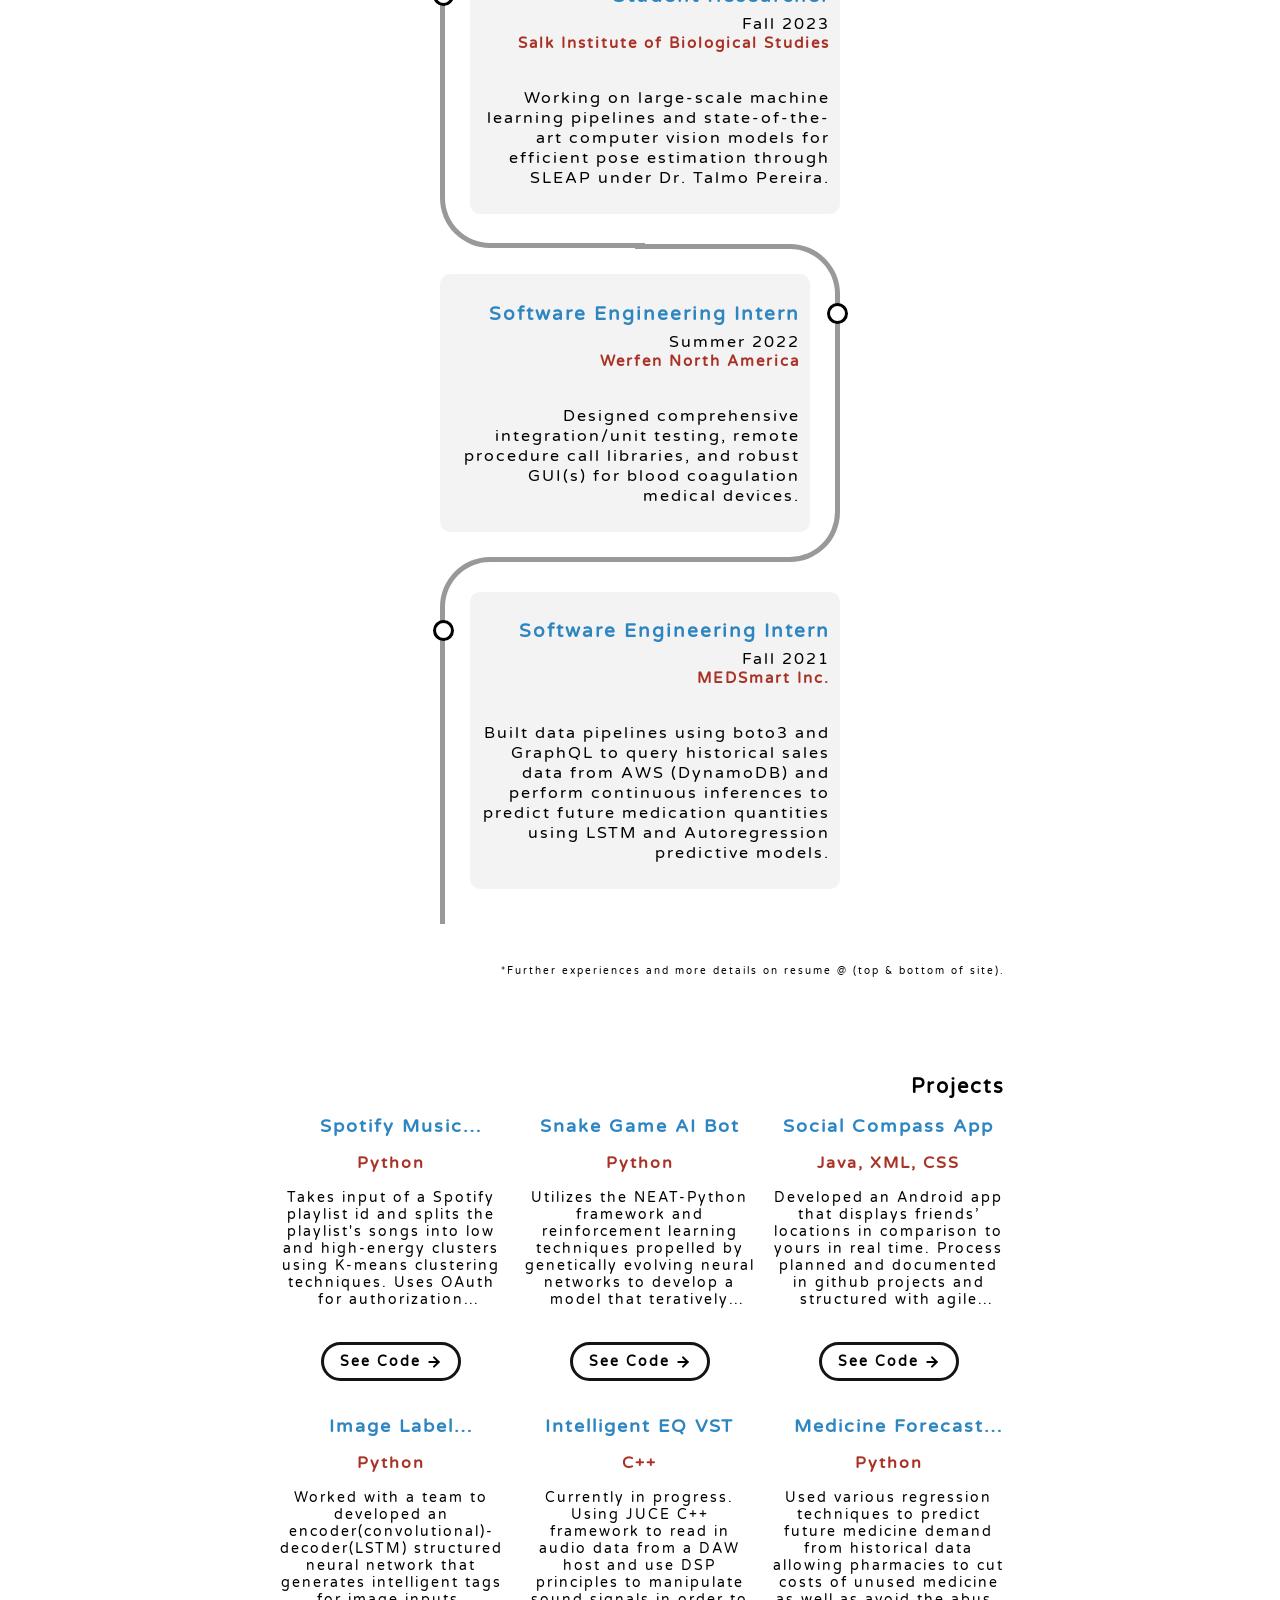
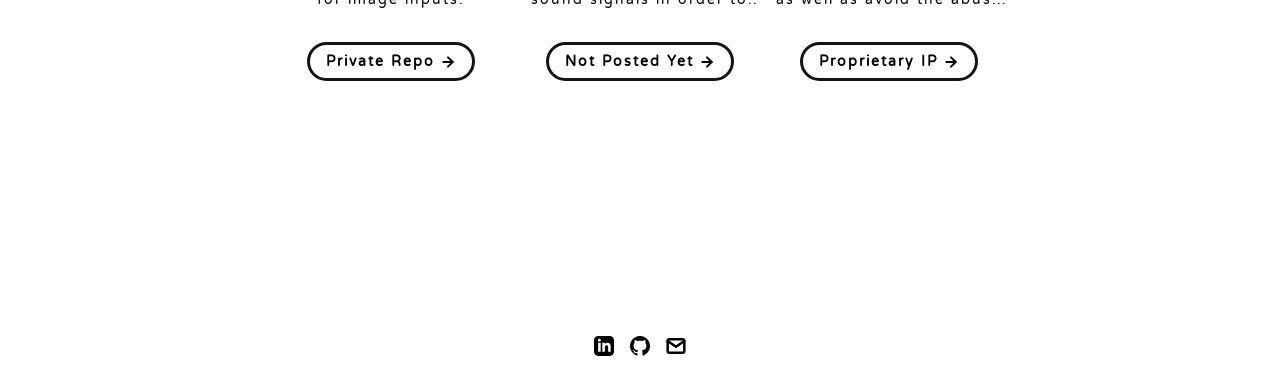
==== commit fbfe1857: "added new job + updated resume" ====
--- a/index.html
+++ b/index.html
@@ -31,7 +31,7 @@
         <!-- TODO - Change the "Portfolio Title" to whatever you want displayed in the top left -->
         <span class="nav-title">Sidharth Srinath</span>
          <!-- TODO - Change the email after 'mailto:' to your email address for contact -->
-        <a class="resume-button" href ="https://drive.google.com/file/d/1ZBRSPyAXFCMi7dim-bOf0CSrHwhtekZ9/view?usp=sharing" target="_blank">
+        <a class="resume-button" href ="https://drive.google.com/file/d/13mngv82Oe9jgXSZo5QtlYA-Zb0PUaasw/view?usp=sharing" target="_blank">
           <!-- <span class="button-text">Resume</span> -->
           <image src="./assets/icons/resume.svg" class="footer-icon"/>
         </a>
@@ -57,7 +57,7 @@
         <div id="portfolio-header-text-container">
             <div class="header-text">
               <span class="main-title">Hey, I'm Sid</span>
-              <div class="body-text">I’m a programmer out of San Diego interested in computer vision and deep generative modeling. I'm currently working at <a class="inline-link" href="https://www.sony-semicon.com/en/index.html">Sony Electronics</a> as a Data Science Intern and at the <a class="inline-link" href="https://talmolab.org/">Salk Institute for Biological Studies</a> as a Student Researcher in the Talmo Lab.</div>
+              <div class="body-text">I’m a software engineer based in San Diego interested in applied machine learning, platform engineering, and AI-optimized hardware. I'm currently working at <a class="inline-link" href="https://www.intel.com/">Intel</a>.</div>
             </div>
         </div>
       </div>
@@ -72,7 +72,7 @@
       <div id="about-section">
         <span class="subheader-text">Background / About Me</span>
         <div class="about-section-content">
-          <div class="body-text">My name is Sidharth Srinath - I'm final-year Computer Science (B.S) student at UC San Diego and have previously worked at <a class="inline-link" href="https://www.linkedin.com/company/medsmart-medical-technology/">MedSmart</a> and <a class="inline-link" href="https://www.werfen.com/na/en">Werfen</a> as a software engineering intern and at UCSD's CSE department as an instructional assistant 
+          <div class="body-text">My name is Sidharth Srinath - I'm UC San Diego computer science graduate and currently a Graphics Content Validation Engineer at Intel. I have previously worked at <a class="inline-link" href="https://electronics.sony.com/">Sony Electronics</a>, <a class="inline-link" href="https://www.salk.edu/">the Salk Institute for Biological Studies</a> (at the <a class="inline-link" href="https://talmolab.org/">Talmo Lab</a>), <a class="inline-link" href="https://www.linkedin.com/company/medsmart-medical-technology/">MedSmart</a> and <a class="inline-link" href="https://www.werfen.com/na/en">Werfen</a> as a software engineering intern and at UCSD's CSE department as an instructional assistant 
             (
                 <a class="inline-link" href="https://catalog.ucsd.edu/courses/CSE.html#cse8a">CSE 8A</a>, 
                 <a class="inline-link" href="https://catalog.ucsd.edu/courses/CSE.html#cse8a">CSE 12</a>).
@@ -97,6 +97,15 @@
             <div class="outer">
                 <div class="card">
                     <div class="info">
+                      <h3 class="title">Graphics Content Validation Engineer</h3>
+                      <span class="dot-text">July 2024 - Present</span>
+                      <h4 class="org">Intel</h4>
+                      <p>Writing AI and graphics compute workloads for a new generation of computer hardware.</p>
+                    </div>
+                </div>
+
+                <div class="card">
+                    <div class="info">
                       <h3 class="title">Data Science Intern</h3>
                       <span class="dot-text">Winter 2024</span>
                       <h4 class="org">Sony Electronics</h4>
--- a/css/utilities.css
+++ b/css/utilities.css
@@ -129,4 +129,4 @@
   #footer {
     padding: 20px 20px;
   }
-}+}
